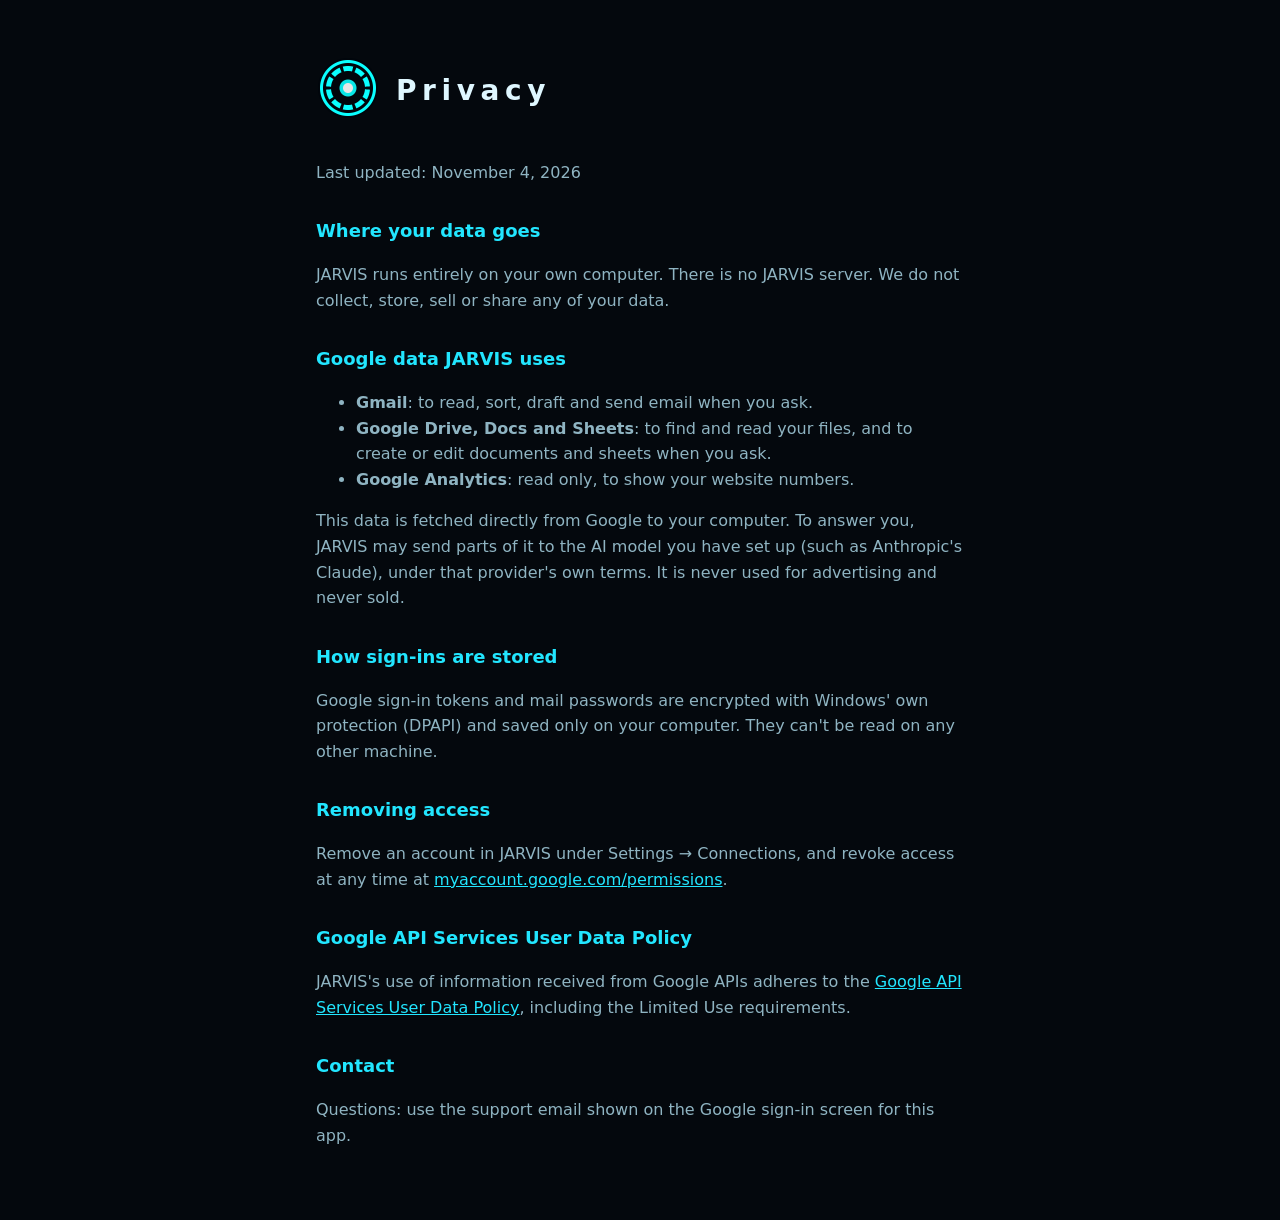
==== privacy.html @ f3dd1fe4 "JARVIS homepage and privacy policy" ====
<!doctype html>
<html lang="en">
<head>
<meta charset="utf-8">
<meta name="viewport" content="width=device-width, initial-scale=1">
<title>JARVIS Privacy Policy</title>
<link rel="icon" href="logo-120.png">
<link rel="stylesheet" href="style.css">
</head>
<body>
<main>
  <header><a href="./"><img src="logo.png" alt="JARVIS logo"></a><h1>Privacy</h1></header>
  <p>Last updated: November 4, 2026</p>

  <h2>Where your data goes</h2>
  <p>JARVIS runs entirely on your own computer. There is no JARVIS server. We do not collect, store, sell or share any of your data.</p>

  <h2>Google data JARVIS uses</h2>
  <ul>
    <li><strong>Gmail</strong>: to read, sort, draft and send email when you ask.</li>
    <li><strong>Google Drive, Docs and Sheets</strong>: to find and read your files, and to create or edit documents and sheets when you ask.</li>
    <li><strong>Google Analytics</strong>: read only, to show your website numbers.</li>
  </ul>
  <p>This data is fetched directly from Google to your computer. To answer you, JARVIS may send parts of it to the AI model you have set up (such as Anthropic's Claude), under that provider's own terms. It is never used for advertising and never sold.</p>

  <h2>How sign-ins are stored</h2>
  <p>Google sign-in tokens and mail passwords are encrypted with Windows' own protection (DPAPI) and saved only on your computer. They can't be read on any other machine.</p>

  <h2>Removing access</h2>
  <p>Remove an account in JARVIS under Settings → Connections, and revoke access at any time at <a href="https://myaccount.google.com/permissions">myaccount.google.com/permissions</a>.</p>

  <h2>Google API Services User Data Policy</h2>
  <p>JARVIS's use of information received from Google APIs adheres to the <a href="https://developers.google.com/terms/api-services-user-data-policy">Google API Services User Data Policy</a>, including the Limited Use requirements.</p>

  <h2>Contact</h2>
  <p>Questions: use the support email shown on the Google sign-in screen for this app.</p>
</main>
</body>
</html>
---- style.css ----
:root { --bg: #04080d; --fg: #dff7ff; --dim: #8fb4c2; --accent: #22e6ff; }
* { box-sizing: border-box; }
body { margin: 0; background: var(--bg); color: var(--fg); font: 16px/1.6 system-ui, sans-serif; }
main { max-width: 680px; margin: 0 auto; padding: 56px 16px; }
header { display: flex; align-items: center; gap: 16px; margin-bottom: 32px; }
header img { width: 64px; height: 64px; }
h1 { margin: 0; letter-spacing: .2em; font-size: 28px; }
h2 { color: var(--accent); font-size: 18px; margin-top: 32px; }
a { color: var(--accent); }
p, li { color: var(--dim); }
footer { margin-top: 48px; font-size: 14px; color: var(--dim); }
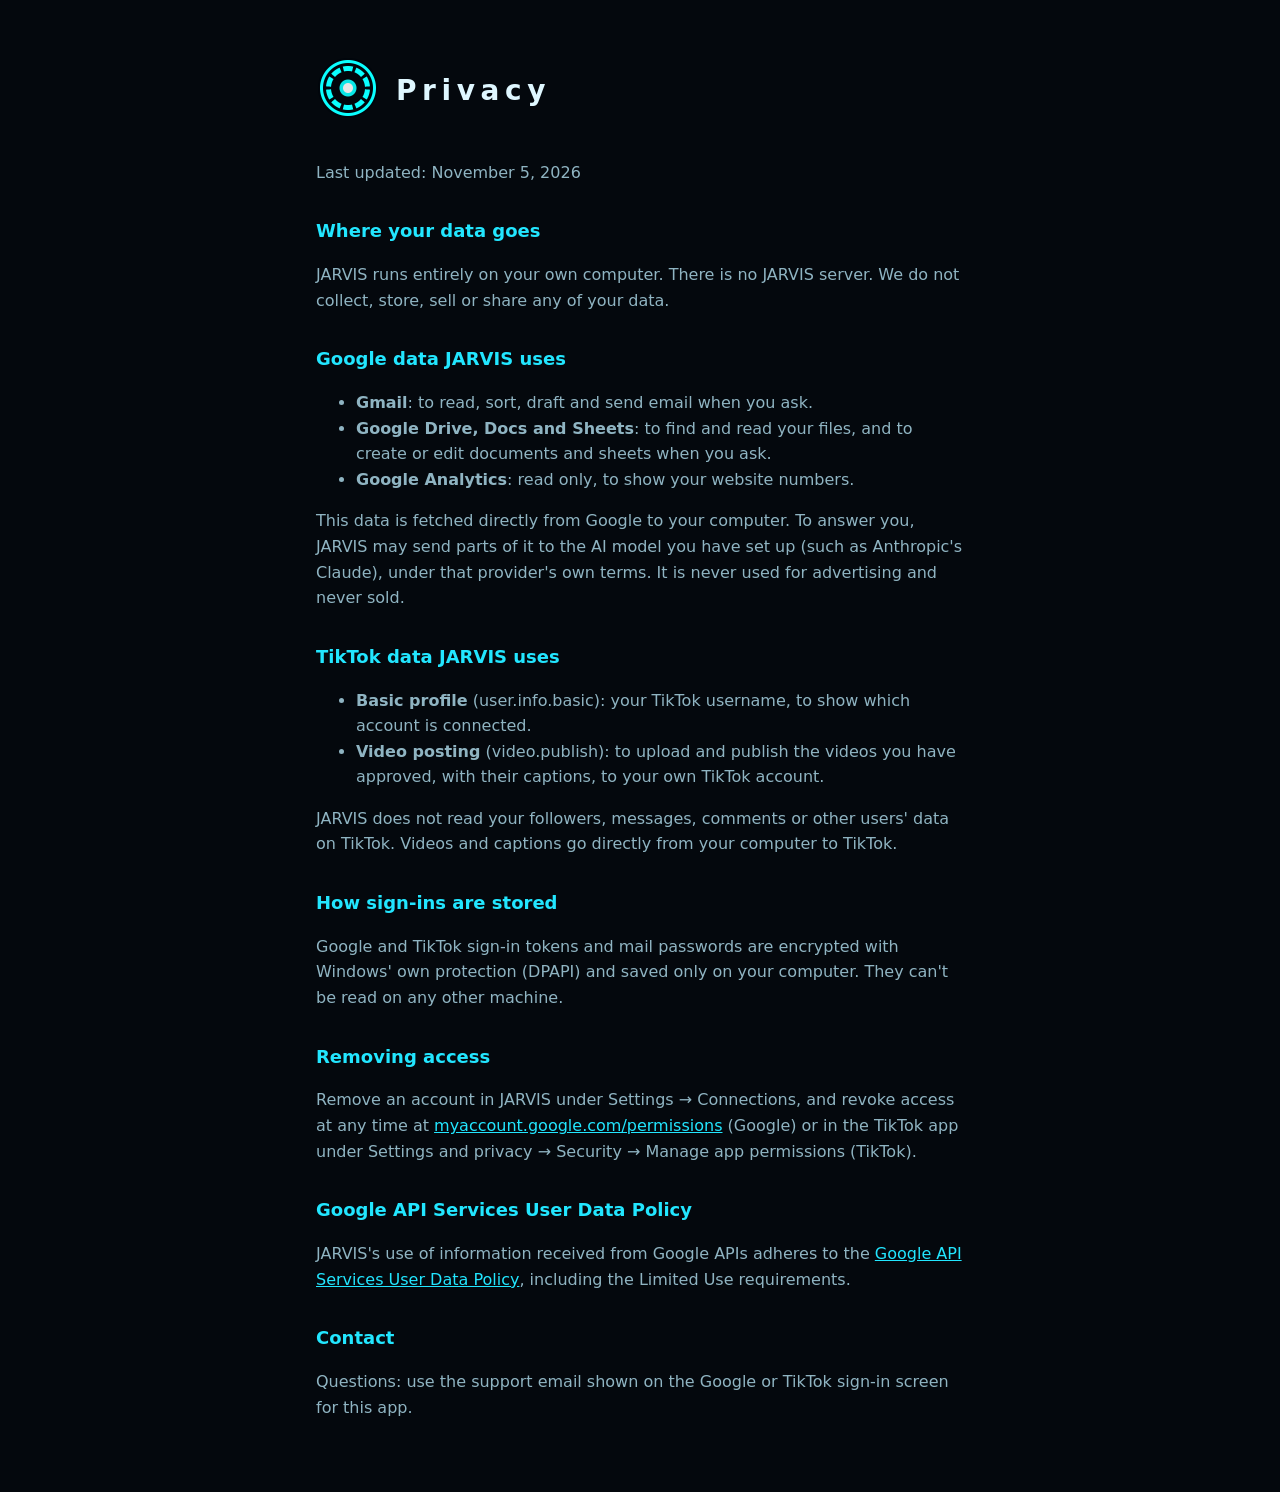
==== commit 899917e1: "Add Terms of Service page and TikTok section to privacy policy Co-Authored-By: Claude Opus 5.5 <nore" ====
--- a/privacy.html
+++ b/privacy.html
@@ -10,7 +10,7 @@
 <body>
 <main>
   <header><a href="./"><img src="logo.png" alt="JARVIS logo"></a><h1>Privacy</h1></header>
-  <p>Last updated: November 4, 2026</p>
+  <p>Last updated: November 5, 2026</p>
 
   <h2>Where your data goes</h2>
   <p>JARVIS runs entirely on your own computer. There is no JARVIS server. We do not collect, store, sell or share any of your data.</p>
@@ -23,17 +23,24 @@
   </ul>
   <p>This data is fetched directly from Google to your computer. To answer you, JARVIS may send parts of it to the AI model you have set up (such as Anthropic's Claude), under that provider's own terms. It is never used for advertising and never sold.</p>
 
+  <h2>TikTok data JARVIS uses</h2>
+  <ul>
+    <li><strong>Basic profile</strong> (user.info.basic): your TikTok username, to show which account is connected.</li>
+    <li><strong>Video posting</strong> (video.publish): to upload and publish the videos you have approved, with their captions, to your own TikTok account.</li>
+  </ul>
+  <p>JARVIS does not read your followers, messages, comments or other users' data on TikTok. Videos and captions go directly from your computer to TikTok.</p>
+
   <h2>How sign-ins are stored</h2>
-  <p>Google sign-in tokens and mail passwords are encrypted with Windows' own protection (DPAPI) and saved only on your computer. They can't be read on any other machine.</p>
+  <p>Google and TikTok sign-in tokens and mail passwords are encrypted with Windows' own protection (DPAPI) and saved only on your computer. They can't be read on any other machine.</p>
 
   <h2>Removing access</h2>
-  <p>Remove an account in JARVIS under Settings → Connections, and revoke access at any time at <a href="https://myaccount.google.com/permissions">myaccount.google.com/permissions</a>.</p>
+  <p>Remove an account in JARVIS under Settings → Connections, and revoke access at any time at <a href="https://myaccount.google.com/permissions">myaccount.google.com/permissions</a> (Google) or in the TikTok app under Settings and privacy → Security → Manage app permissions (TikTok).</p>
 
   <h2>Google API Services User Data Policy</h2>
   <p>JARVIS's use of information received from Google APIs adheres to the <a href="https://developers.google.com/terms/api-services-user-data-policy">Google API Services User Data Policy</a>, including the Limited Use requirements.</p>
 
   <h2>Contact</h2>
-  <p>Questions: use the support email shown on the Google sign-in screen for this app.</p>
+  <p>Questions: use the support email shown on the Google or TikTok sign-in screen for this app.</p>
 </main>
 </body>
 </html>
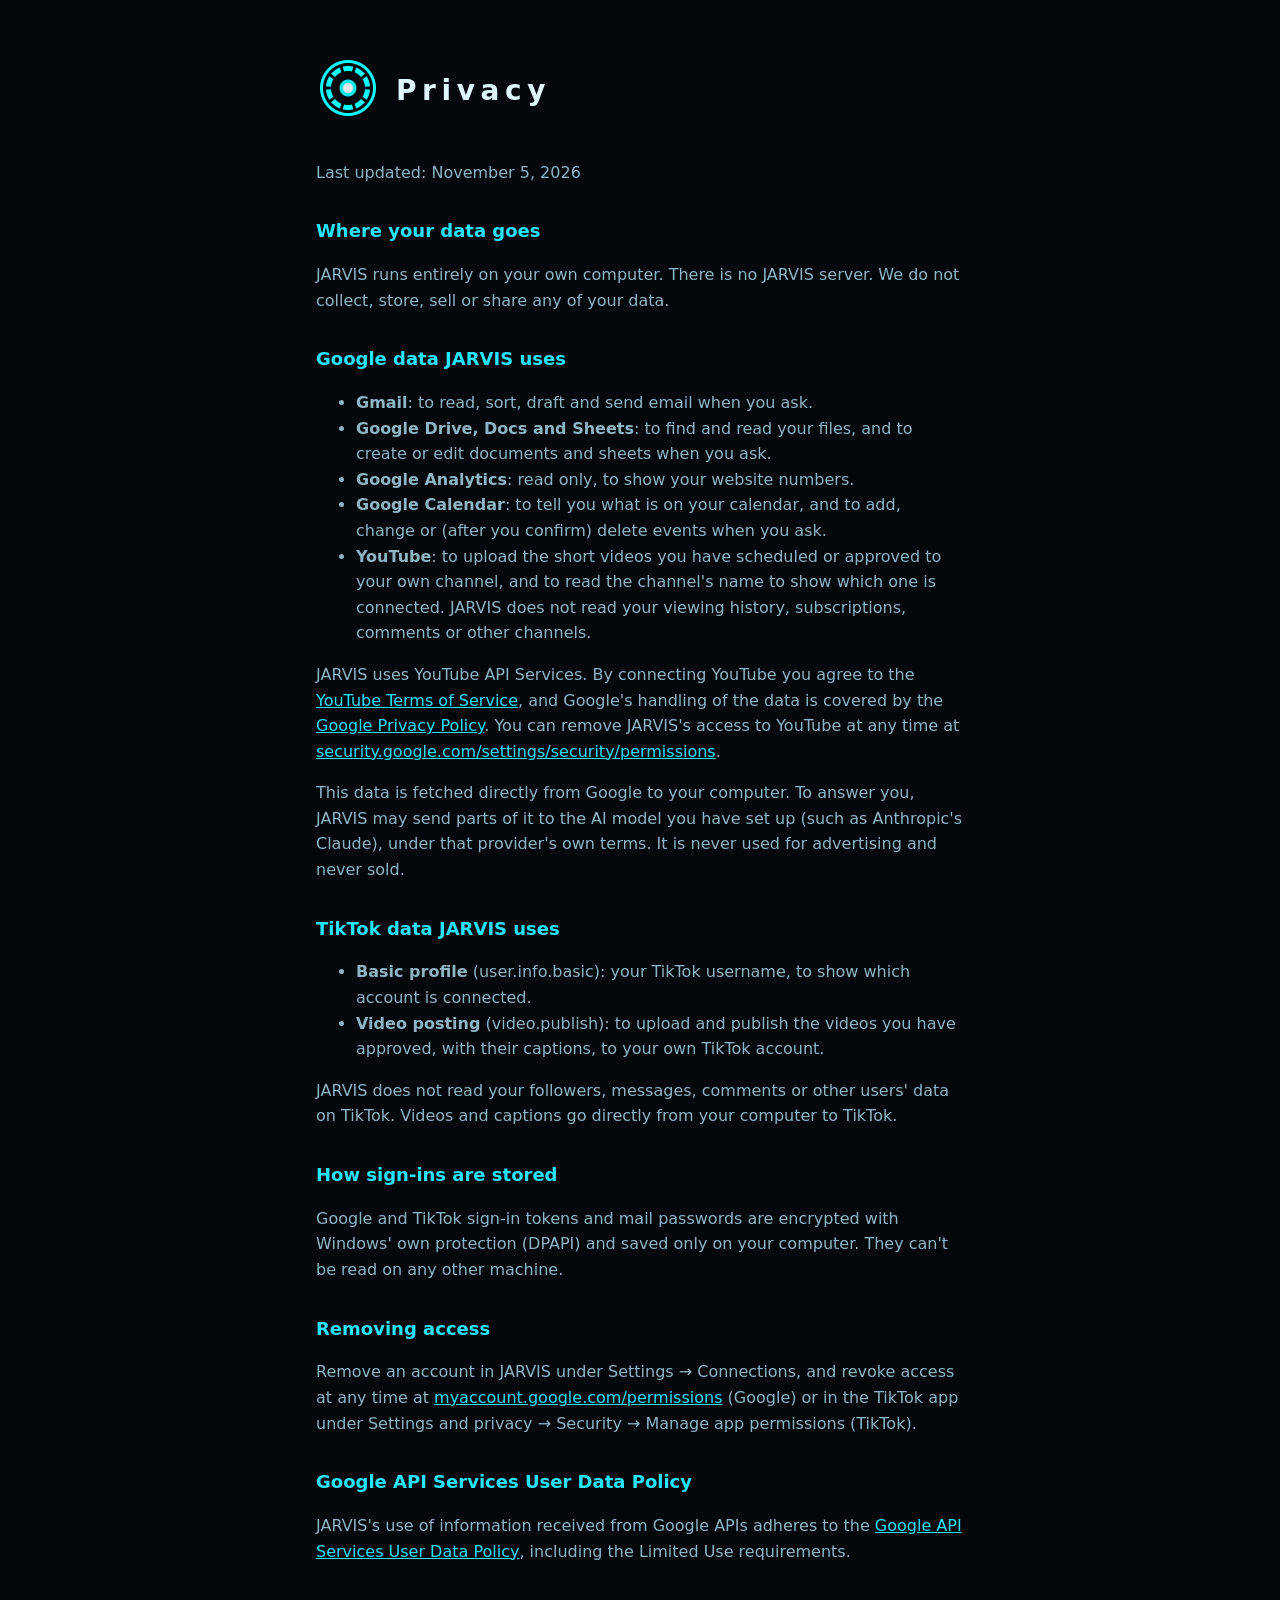
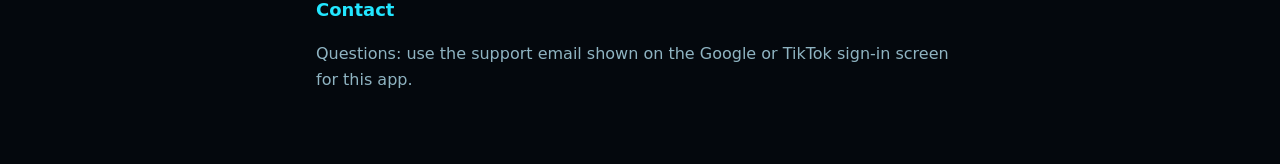
==== commit 4aa259f3: "Privacy: Google Calendar and YouTube" ====
--- a/privacy.html
+++ b/privacy.html
@@ -1,46 +1,49 @@
-<!doctype html>
-<html lang="en">
-<head>
-<meta charset="utf-8">
-<meta name="viewport" content="width=device-width, initial-scale=1">
-<title>JARVIS Privacy Policy</title>
-<link rel="icon" href="logo-120.png">
-<link rel="stylesheet" href="style.css">
-</head>
-<body>
-<main>
-  <header><a href="./"><img src="logo.png" alt="JARVIS logo"></a><h1>Privacy</h1></header>
-  <p>Last updated: November 5, 2026</p>
-
-  <h2>Where your data goes</h2>
-  <p>JARVIS runs entirely on your own computer. There is no JARVIS server. We do not collect, store, sell or share any of your data.</p>
-
-  <h2>Google data JARVIS uses</h2>
-  <ul>
-    <li><strong>Gmail</strong>: to read, sort, draft and send email when you ask.</li>
-    <li><strong>Google Drive, Docs and Sheets</strong>: to find and read your files, and to create or edit documents and sheets when you ask.</li>
-    <li><strong>Google Analytics</strong>: read only, to show your website numbers.</li>
-  </ul>
-  <p>This data is fetched directly from Google to your computer. To answer you, JARVIS may send parts of it to the AI model you have set up (such as Anthropic's Claude), under that provider's own terms. It is never used for advertising and never sold.</p>
-
-  <h2>TikTok data JARVIS uses</h2>
-  <ul>
-    <li><strong>Basic profile</strong> (user.info.basic): your TikTok username, to show which account is connected.</li>
-    <li><strong>Video posting</strong> (video.publish): to upload and publish the videos you have approved, with their captions, to your own TikTok account.</li>
-  </ul>
-  <p>JARVIS does not read your followers, messages, comments or other users' data on TikTok. Videos and captions go directly from your computer to TikTok.</p>
-
-  <h2>How sign-ins are stored</h2>
-  <p>Google and TikTok sign-in tokens and mail passwords are encrypted with Windows' own protection (DPAPI) and saved only on your computer. They can't be read on any other machine.</p>
-
-  <h2>Removing access</h2>
-  <p>Remove an account in JARVIS under Settings → Connections, and revoke access at any time at <a href="https://myaccount.google.com/permissions">myaccount.google.com/permissions</a> (Google) or in the TikTok app under Settings and privacy → Security → Manage app permissions (TikTok).</p>
-
-  <h2>Google API Services User Data Policy</h2>
-  <p>JARVIS's use of information received from Google APIs adheres to the <a href="https://developers.google.com/terms/api-services-user-data-policy">Google API Services User Data Policy</a>, including the Limited Use requirements.</p>
-
-  <h2>Contact</h2>
-  <p>Questions: use the support email shown on the Google or TikTok sign-in screen for this app.</p>
-</main>
-</body>
-</html>
+<!doctype html>
+<html lang="en">
+<head>
+<meta charset="utf-8">
+<meta name="viewport" content="width=device-width, initial-scale=1">
+<title>JARVIS Privacy Policy</title>
+<link rel="icon" href="logo-120.png">
+<link rel="stylesheet" href="style.css">
+</head>
+<body>
+<main>
+  <header><a href="./"><img src="logo.png" alt="JARVIS logo"></a><h1>Privacy</h1></header>
+  <p>Last updated: November 5, 2026</p>
+
+  <h2>Where your data goes</h2>
+  <p>JARVIS runs entirely on your own computer. There is no JARVIS server. We do not collect, store, sell or share any of your data.</p>
+
+  <h2>Google data JARVIS uses</h2>
+  <ul>
+    <li><strong>Gmail</strong>: to read, sort, draft and send email when you ask.</li>
+    <li><strong>Google Drive, Docs and Sheets</strong>: to find and read your files, and to create or edit documents and sheets when you ask.</li>
+    <li><strong>Google Analytics</strong>: read only, to show your website numbers.</li>
+    <li><strong>Google Calendar</strong>: to tell you what is on your calendar, and to add, change or (after you confirm) delete events when you ask.</li>
+    <li><strong>YouTube</strong>: to upload the short videos you have scheduled or approved to your own channel, and to read the channel's name to show which one is connected. JARVIS does not read your viewing history, subscriptions, comments or other channels.</li>
+  </ul>
+  <p>JARVIS uses YouTube API Services. By connecting YouTube you agree to the <a href="https://www.youtube.com/t/terms">YouTube Terms of Service</a>, and Google's handling of the data is covered by the <a href="https://policies.google.com/privacy">Google Privacy Policy</a>. You can remove JARVIS's access to YouTube at any time at <a href="https://security.google.com/settings/security/permissions">security.google.com/settings/security/permissions</a>.</p>
+  <p>This data is fetched directly from Google to your computer. To answer you, JARVIS may send parts of it to the AI model you have set up (such as Anthropic's Claude), under that provider's own terms. It is never used for advertising and never sold.</p>
+
+  <h2>TikTok data JARVIS uses</h2>
+  <ul>
+    <li><strong>Basic profile</strong> (user.info.basic): your TikTok username, to show which account is connected.</li>
+    <li><strong>Video posting</strong> (video.publish): to upload and publish the videos you have approved, with their captions, to your own TikTok account.</li>
+  </ul>
+  <p>JARVIS does not read your followers, messages, comments or other users' data on TikTok. Videos and captions go directly from your computer to TikTok.</p>
+
+  <h2>How sign-ins are stored</h2>
+  <p>Google and TikTok sign-in tokens and mail passwords are encrypted with Windows' own protection (DPAPI) and saved only on your computer. They can't be read on any other machine.</p>
+
+  <h2>Removing access</h2>
+  <p>Remove an account in JARVIS under Settings → Connections, and revoke access at any time at <a href="https://myaccount.google.com/permissions">myaccount.google.com/permissions</a> (Google) or in the TikTok app under Settings and privacy → Security → Manage app permissions (TikTok).</p>
+
+  <h2>Google API Services User Data Policy</h2>
+  <p>JARVIS's use of information received from Google APIs adheres to the <a href="https://developers.google.com/terms/api-services-user-data-policy">Google API Services User Data Policy</a>, including the Limited Use requirements.</p>
+
+  <h2>Contact</h2>
+  <p>Questions: use the support email shown on the Google or TikTok sign-in screen for this app.</p>
+</main>
+</body>
+</html>
